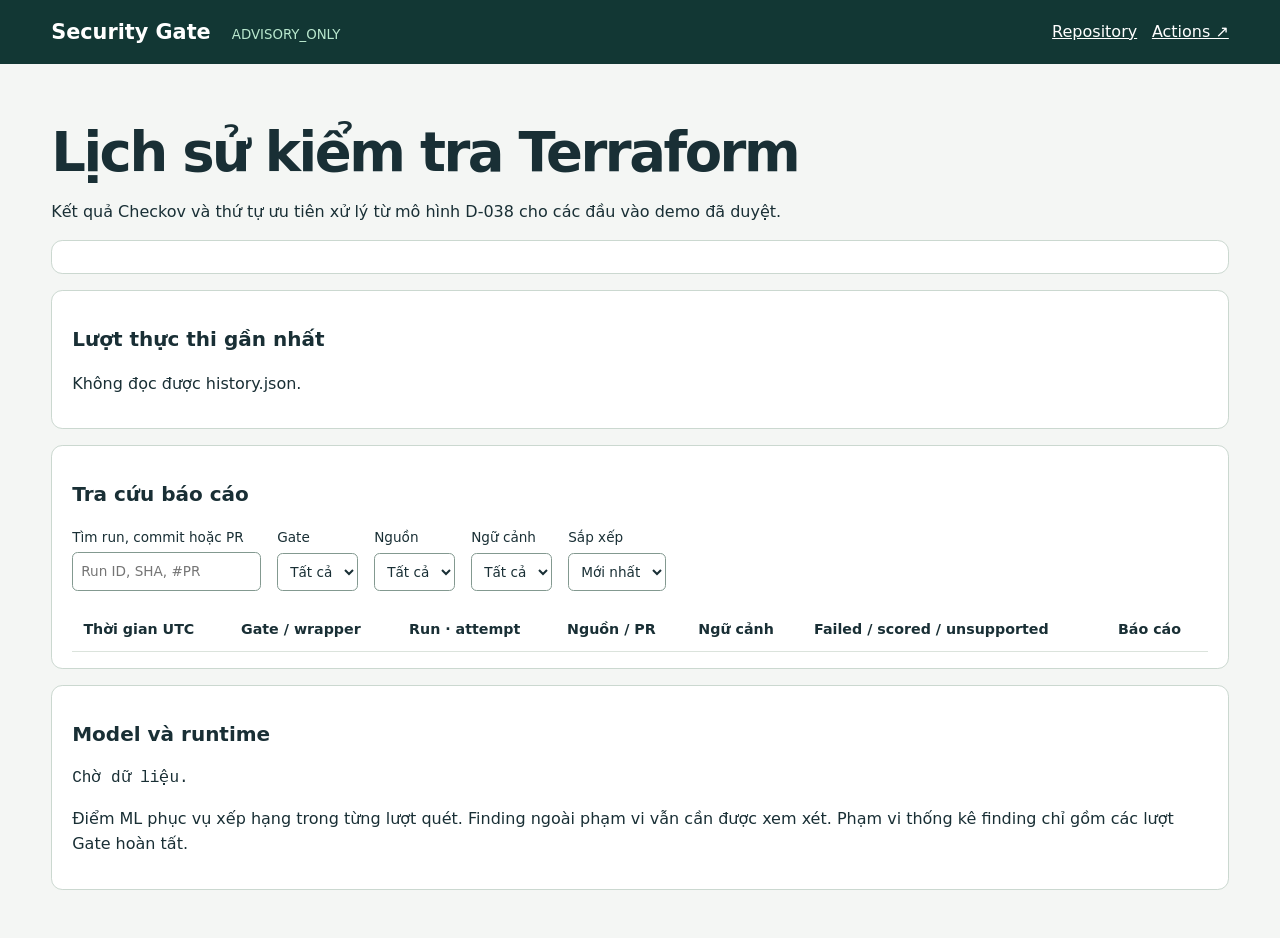
==== index.html @ b5f74f99 "Publish verified advisory history" ====
<!doctype html><html lang="vi"><head><meta charset="utf-8"><meta name="viewport" content="width=device-width,initial-scale=1"><meta http-equiv="Content-Security-Policy" content="default-src 'none'; script-src 'self'; style-src 'self'; connect-src 'self'; base-uri 'none'; form-action 'none'"><title>Security Gate · Lịch sử kiểm tra</title><link rel="stylesheet" href="assets/style.css"><script defer src="assets/app.js"></script></head><body><header><div><strong>Security Gate</strong> <small>ADVISORY_ONLY</small></div><nav><a href="https://github.com/phanquan277github/context-aware-iac-security-gate-ci">Repository</a> <a href="https://github.com/phanquan277github/context-aware-iac-security-gate-ci/actions">Actions ↗</a></nav></header><main><h1>Lịch sử kiểm tra Terraform</h1><p>Kết quả Checkov và thứ tự ưu tiên xử lý từ mô hình D-038 cho các đầu vào demo đã duyệt.</p><div id="stats"></div><section><h2>Lượt thực thi gần nhất</h2><p id="latest">Đang đọc lịch sử…</p><p id="coverage"></p></section><section><h2>Tra cứu báo cáo</h2><div class="filters"><label>Tìm run, commit hoặc PR<input id="search" type="search" placeholder="Run ID, SHA, #PR"></label><label>Gate<select id="status"><option value="">Tất cả</option></select></label><label>Nguồn<select id="trigger"><option value="">Tất cả</option></select></label><label>Ngữ cảnh<select id="ctx"><option value="">Tất cả</option></select></label><label>Sắp xếp<select id="sort"><option value="new">Mới nhất</option><option value="old">Cũ nhất</option></select></label></div><p id="matches" aria-live="polite"></p><div class="scroll"><table><thead><tr><th>Thời gian UTC</th><th>Gate / wrapper</th><th>Run · attempt</th><th>Nguồn / PR</th><th>Ngữ cảnh</th><th>Failed / scored / unsupported</th><th>Báo cáo</th></tr></thead><tbody id="rows"></tbody></table></div></section><section><h2>Model và runtime</h2><p id="model">Chờ dữ liệu.</p><p>Điểm ML phục vụ xếp hạng trong từng lượt quét. Finding ngoài phạm vi vẫn cần được xem xét. Phạm vi thống kê finding chỉ gồm các lượt Gate hoàn tất.</p></section></main></body></html>
---- assets/style.css ----
*{box-sizing:border-box}body{margin:0;background:#f4f6f4;color:#192f35;font:1rem/1.55 Inter,system-ui,sans-serif}header{background:#123734;color:white;padding:1rem max(4vw,1rem);display:flex;align-items:center;justify-content:space-between;gap:1rem}header strong{font-size:1.3rem}header small{margin-left:1rem;color:#b9e8ce}header a{color:white;margin-left:.6rem}main{max-width:84rem;margin:auto;padding:2rem 4vw}h1{font-size:clamp(2rem,5vw,3.4rem);letter-spacing:-.045em;line-height:1.1;margin:.5em 0 .3em}h2{font-size:1.25rem}section,#stats{background:white;border:1px solid #cbd8d0;border-radius:.7rem;padding:1rem 1.25rem;margin:1rem 0}#stats,.filters{display:flex;flex-wrap:wrap;gap:1rem}#stats div{flex:1;min-width:6rem}#stats strong{display:block;font-size:1.8rem}.filters label{font-size:.85rem;display:grid;gap:.25rem}input,select{font:inherit;color:inherit;padding:.5rem;background:white;border:1px solid #839990;border-radius:.35rem}.scroll{overflow-x:auto}table{width:100%;border-collapse:collapse;font-size:.89rem}th,td{text-align:left;padding:.7rem;border-bottom:1px solid #dbe3dc}a{color:#126355}.PASS{color:#14623e}.REVIEW{color:#835108}.ERROR{color:#aa3738}#model{overflow-wrap:anywhere;font-family:monospace}@media(max-width:40rem){header{flex-wrap:wrap}main{padding:1rem}section{padding:.85rem}.filters label{flex:1;min-width:8rem}}
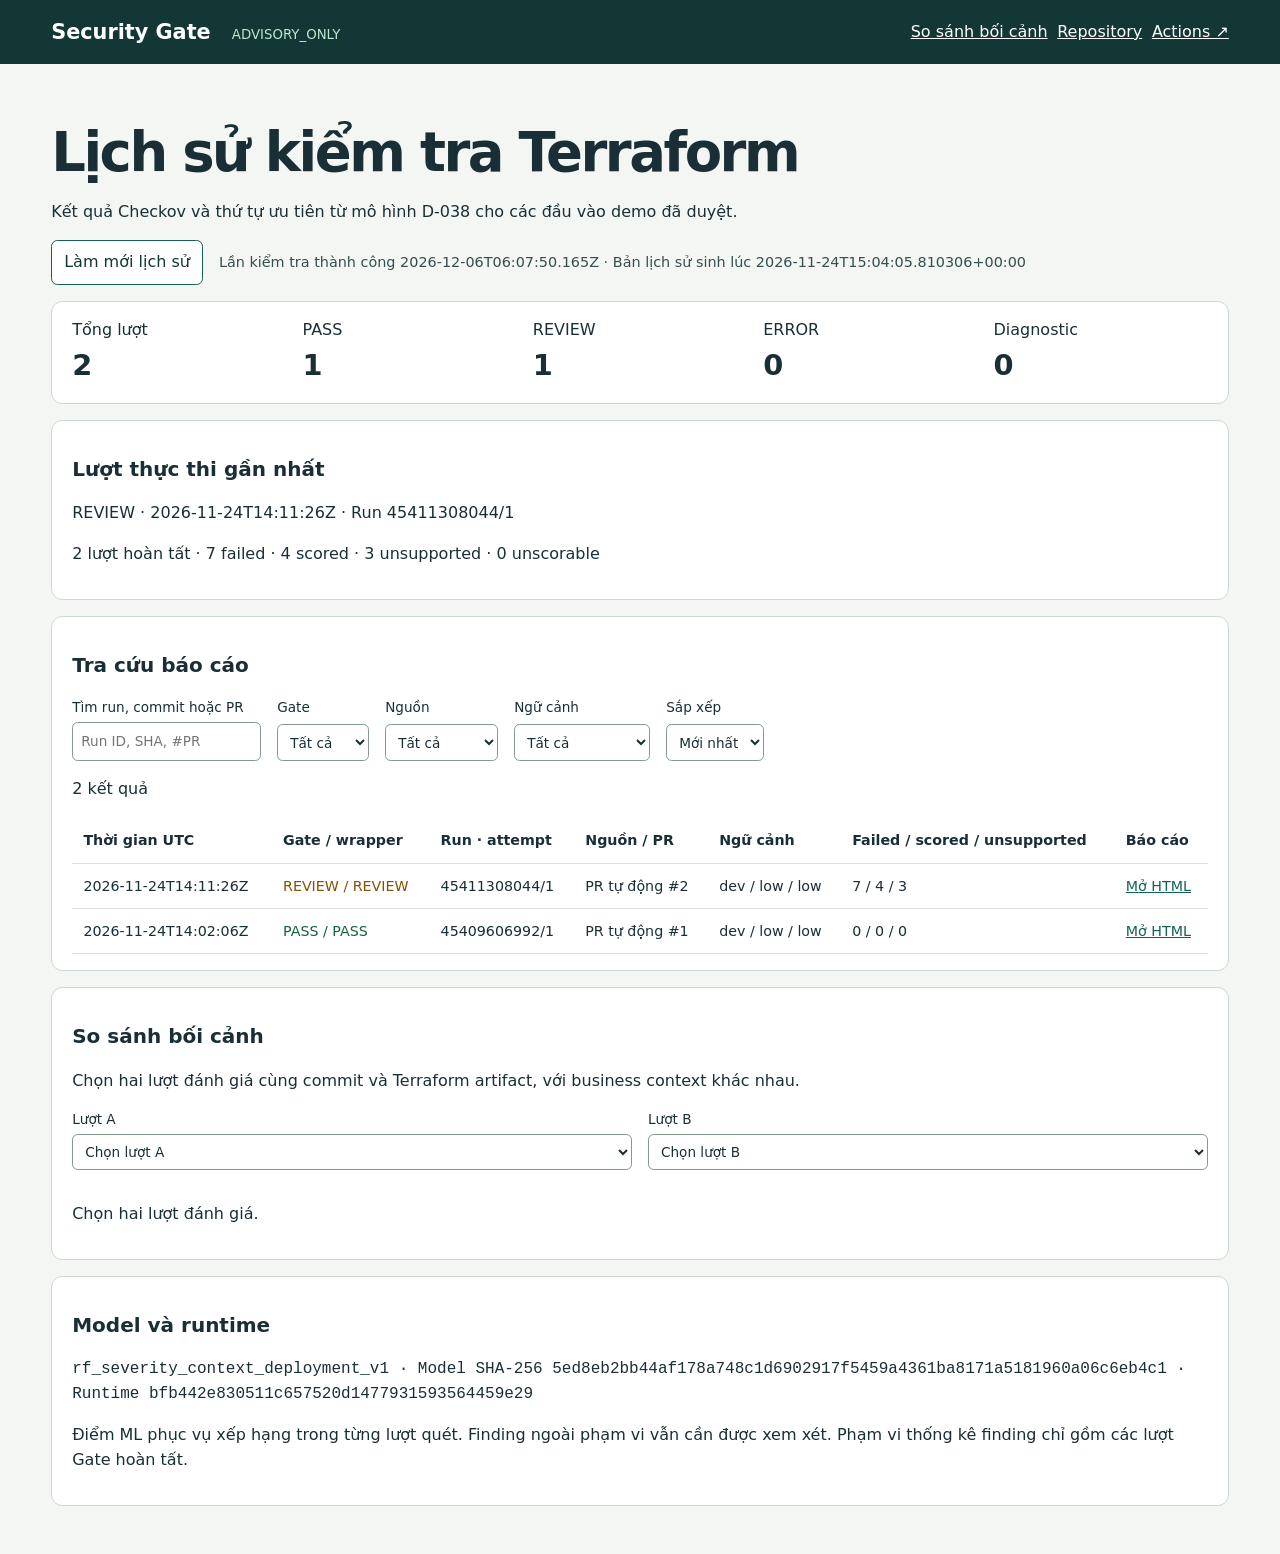
==== commit ad322850: "Publish verified advisory history" ====
--- a/index.html
+++ b/index.html
@@ -1 +1,67 @@
-<!doctype html><html lang="vi"><head><meta charset="utf-8"><meta name="viewport" content="width=device-width,initial-scale=1"><meta http-equiv="Content-Security-Policy" content="default-src 'none'; script-src 'self'; style-src 'self'; connect-src 'self'; base-uri 'none'; form-action 'none'"><title>Security Gate · Lịch sử kiểm tra</title><link rel="stylesheet" href="assets/style.css"><script defer src="assets/app.js"></script></head><body><header><div><strong>Security Gate</strong> <small>ADVISORY_ONLY</small></div><nav><a href="https://github.com/phanquan277github/context-aware-iac-security-gate-ci">Repository</a> <a href="https://github.com/phanquan277github/context-aware-iac-security-gate-ci/actions">Actions ↗</a></nav></header><main><h1>Lịch sử kiểm tra Terraform</h1><p>Kết quả Checkov và thứ tự ưu tiên xử lý từ mô hình D-038 cho các đầu vào demo đã duyệt.</p><div id="stats"></div><section><h2>Lượt thực thi gần nhất</h2><p id="latest">Đang đọc lịch sử…</p><p id="coverage"></p></section><section><h2>Tra cứu báo cáo</h2><div class="filters"><label>Tìm run, commit hoặc PR<input id="search" type="search" placeholder="Run ID, SHA, #PR"></label><label>Gate<select id="status"><option value="">Tất cả</option></select></label><label>Nguồn<select id="trigger"><option value="">Tất cả</option></select></label><label>Ngữ cảnh<select id="ctx"><option value="">Tất cả</option></select></label><label>Sắp xếp<select id="sort"><option value="new">Mới nhất</option><option value="old">Cũ nhất</option></select></label></div><p id="matches" aria-live="polite"></p><div class="scroll"><table><thead><tr><th>Thời gian UTC</th><th>Gate / wrapper</th><th>Run · attempt</th><th>Nguồn / PR</th><th>Ngữ cảnh</th><th>Failed / scored / unsupported</th><th>Báo cáo</th></tr></thead><tbody id="rows"></tbody></table></div></section><section><h2>Model và runtime</h2><p id="model">Chờ dữ liệu.</p><p>Điểm ML phục vụ xếp hạng trong từng lượt quét. Finding ngoài phạm vi vẫn cần được xem xét. Phạm vi thống kê finding chỉ gồm các lượt Gate hoàn tất.</p></section></main></body></html>
+<!doctype html>
+<html lang="vi">
+<head>
+  <meta charset="utf-8">
+  <meta name="viewport" content="width=device-width,initial-scale=1">
+  <meta http-equiv="Content-Security-Policy" content="default-src 'none'; script-src 'self'; style-src 'self'; connect-src 'self'; base-uri 'none'; form-action 'none'">
+  <title>Security Gate · Lịch sử kiểm tra</title>
+  <link rel="stylesheet" href="assets/style.d3727264df2d84403c4c84c1628beb63c42c90fe7f9d93429b252e432046838c.css">
+  <script defer src="assets/comparison.788efe73311517550c95d860b71221f4af7ca6e37a4c1f5910d7337223d30cb8.js"></script>
+  <script defer src="assets/app.ee678554e03342df16d3bfdd726fcebff63d4e5d366d5d83b260d2527dd022c4.js"></script>
+</head>
+<body>
+  <header>
+    <div><strong>Security Gate</strong> <small>ADVISORY_ONLY</small></div>
+    <nav>
+      <a href="#comparison">So sánh bối cảnh</a>
+      <a href="https://github.com/phanquan277github/context-aware-iac-security-gate-ci">Repository</a>
+      <a href="https://github.com/phanquan277github/context-aware-iac-security-gate-ci/actions">Actions ↗</a>
+    </nav>
+  </header>
+  <main>
+    <h1>Lịch sử kiểm tra Terraform</h1>
+    <p>Kết quả Checkov và thứ tự ưu tiên từ mô hình D-038 cho các đầu vào demo đã duyệt.</p>
+    <div class="refresh">
+      <button id="refresh" type="button">Làm mới lịch sử</button>
+      <div id="freshness" aria-live="polite">Đang đọc lịch sử…</div>
+    </div>
+    <div id="stats"></div>
+    <section>
+      <h2>Lượt thực thi gần nhất</h2>
+      <p id="latest"></p>
+      <p id="coverage"></p>
+    </section>
+    <section>
+      <h2>Tra cứu báo cáo</h2>
+      <div class="filters">
+        <label>Tìm run, commit hoặc PR<input id="search" type="search" placeholder="Run ID, SHA, #PR"></label>
+        <label>Gate<select id="status"><option value="">Tất cả</option></select></label>
+        <label>Nguồn<select id="trigger"><option value="">Tất cả</option></select></label>
+        <label>Ngữ cảnh<select id="ctx"><option value="">Tất cả</option></select></label>
+        <label>Sắp xếp<select id="sort"><option value="new">Mới nhất</option><option value="old">Cũ nhất</option></select></label>
+      </div>
+      <p id="matches" aria-live="polite"></p>
+      <div class="scroll">
+        <table><thead><tr><th>Thời gian UTC</th><th>Gate / wrapper</th><th>Run · attempt</th><th>Nguồn / PR</th><th>Ngữ cảnh</th><th>Failed / scored / unsupported</th><th>Báo cáo</th></tr></thead>
+        <tbody id="rows"></tbody></table>
+      </div>
+    </section>
+    <section id="comparison">
+      <h2>So sánh bối cảnh</h2>
+      <p>Chọn hai lượt đánh giá cùng commit và Terraform artifact, với business context khác nhau.</p>
+      <div class="filters">
+        <label>Lượt A<select id="run-a"><option value="">Chọn lượt A</option></select></label>
+        <label>Lượt B<select id="run-b"><option value="">Chọn lượt B</option></select></label>
+      </div>
+      <div id="pair-details" class="pair"></div>
+      <p id="comparison-status" aria-live="polite">Chọn hai lượt đánh giá.</p>
+      <div id="comparison-result"></div>
+    </section>
+    <section>
+      <h2>Model và runtime</h2>
+      <p id="model"></p>
+      <p>Điểm ML phục vụ xếp hạng trong từng lượt quét. Finding ngoài phạm vi vẫn cần được xem xét. Phạm vi thống kê finding chỉ gồm các lượt Gate hoàn tất.</p>
+    </section>
+  </main>
+</body>
+</html>
--- a/assets/style.d3727264df2d84403c4c84c1628beb63c42c90fe7f9d93429b252e432046838c.css
+++ b/assets/style.d3727264df2d84403c4c84c1628beb63c42c90fe7f9d93429b252e432046838c.css
@@ -0,0 +1,20 @@
+*{box-sizing:border-box}body{margin:0;background:#f4f6f4;color:#192f35;font:1rem/1.55 Inter,system-ui,sans-serif}header{background:#123734;color:white;padding:1rem max(4vw,1rem);display:flex;align-items:center;justify-content:space-between;gap:1rem}header strong{font-size:1.3rem}header small{margin-left:1rem;color:#b9e8ce}header a{color:white;margin-left:.6rem}main{max-width:84rem;margin:auto;padding:2rem 4vw}h1{font-size:clamp(2rem,5vw,3.4rem);letter-spacing:-.045em;line-height:1.1;margin:.5em 0 .3em}h2{font-size:1.25rem}section,#stats{background:white;border:1px solid #cbd8d0;border-radius:.7rem;padding:1rem 1.25rem;margin:1rem 0}#stats,.filters{display:flex;flex-wrap:wrap;gap:1rem}#stats div{flex:1;min-width:6rem}#stats strong{display:block;font-size:1.8rem}.filters label{font-size:.85rem;display:grid;gap:.25rem}input,select{font:inherit;color:inherit;padding:.5rem;background:white;border:1px solid #839990;border-radius:.35rem}.scroll{overflow-x:auto}table{width:100%;border-collapse:collapse;font-size:.89rem}th,td{text-align:left;padding:.7rem;border-bottom:1px solid #dbe3dc}a{color:#126355}.PASS{color:#14623e}.REVIEW{color:#835108}.ERROR{color:#aa3738}#model{overflow-wrap:anywhere;font-family:monospace}@media(max-width:40rem){header{flex-wrap:wrap}main{padding:1rem}section{padding:.85rem}.filters label{flex:1;min-width:8rem}}
+
+.refresh{display:flex;align-items:center;flex-wrap:wrap;gap:.6rem 1rem;margin:1rem 0}
+button{padding:.55rem .75rem;border:1px solid #126355;border-radius:.4rem;color:#123734;background:white;font:inherit;cursor:pointer}
+button:disabled{opacity:.55;cursor:wait}
+#freshness{font-size:.9rem;color:#334f50}
+nav{display:flex;flex-wrap:wrap}
+.pair{display:grid;grid-template-columns:repeat(auto-fit,minmax(min(22rem,100%),1fr));gap:1rem;margin-top:1rem}
+.pair>div{border:1px solid #cbd8d0;padding:.85rem;border-radius:.4rem;min-width:0}
+.pair h3{margin:.2rem 0}
+.pair dl{display:grid;gap:.3rem .6rem;grid-template-columns:minmax(7rem,40%) 1fr;font-size:.88rem}
+.pair dd{margin:0;overflow-wrap:anywhere;font-variant-numeric:tabular-nums}
+.pair dt{color:#354f4d}
+#comparison td:nth-child(2){min-width:12.5rem}
+#comparison meter{display:block;width:100%;height:.55rem}
+.filters select{max-width:100%}
+
+.filters label{grid-template-columns:minmax(0,1fr)}
+.filters select,.filters input{width:100%;min-width:0}
+#comparison .filters label{flex:1 1 18rem;min-width:0}
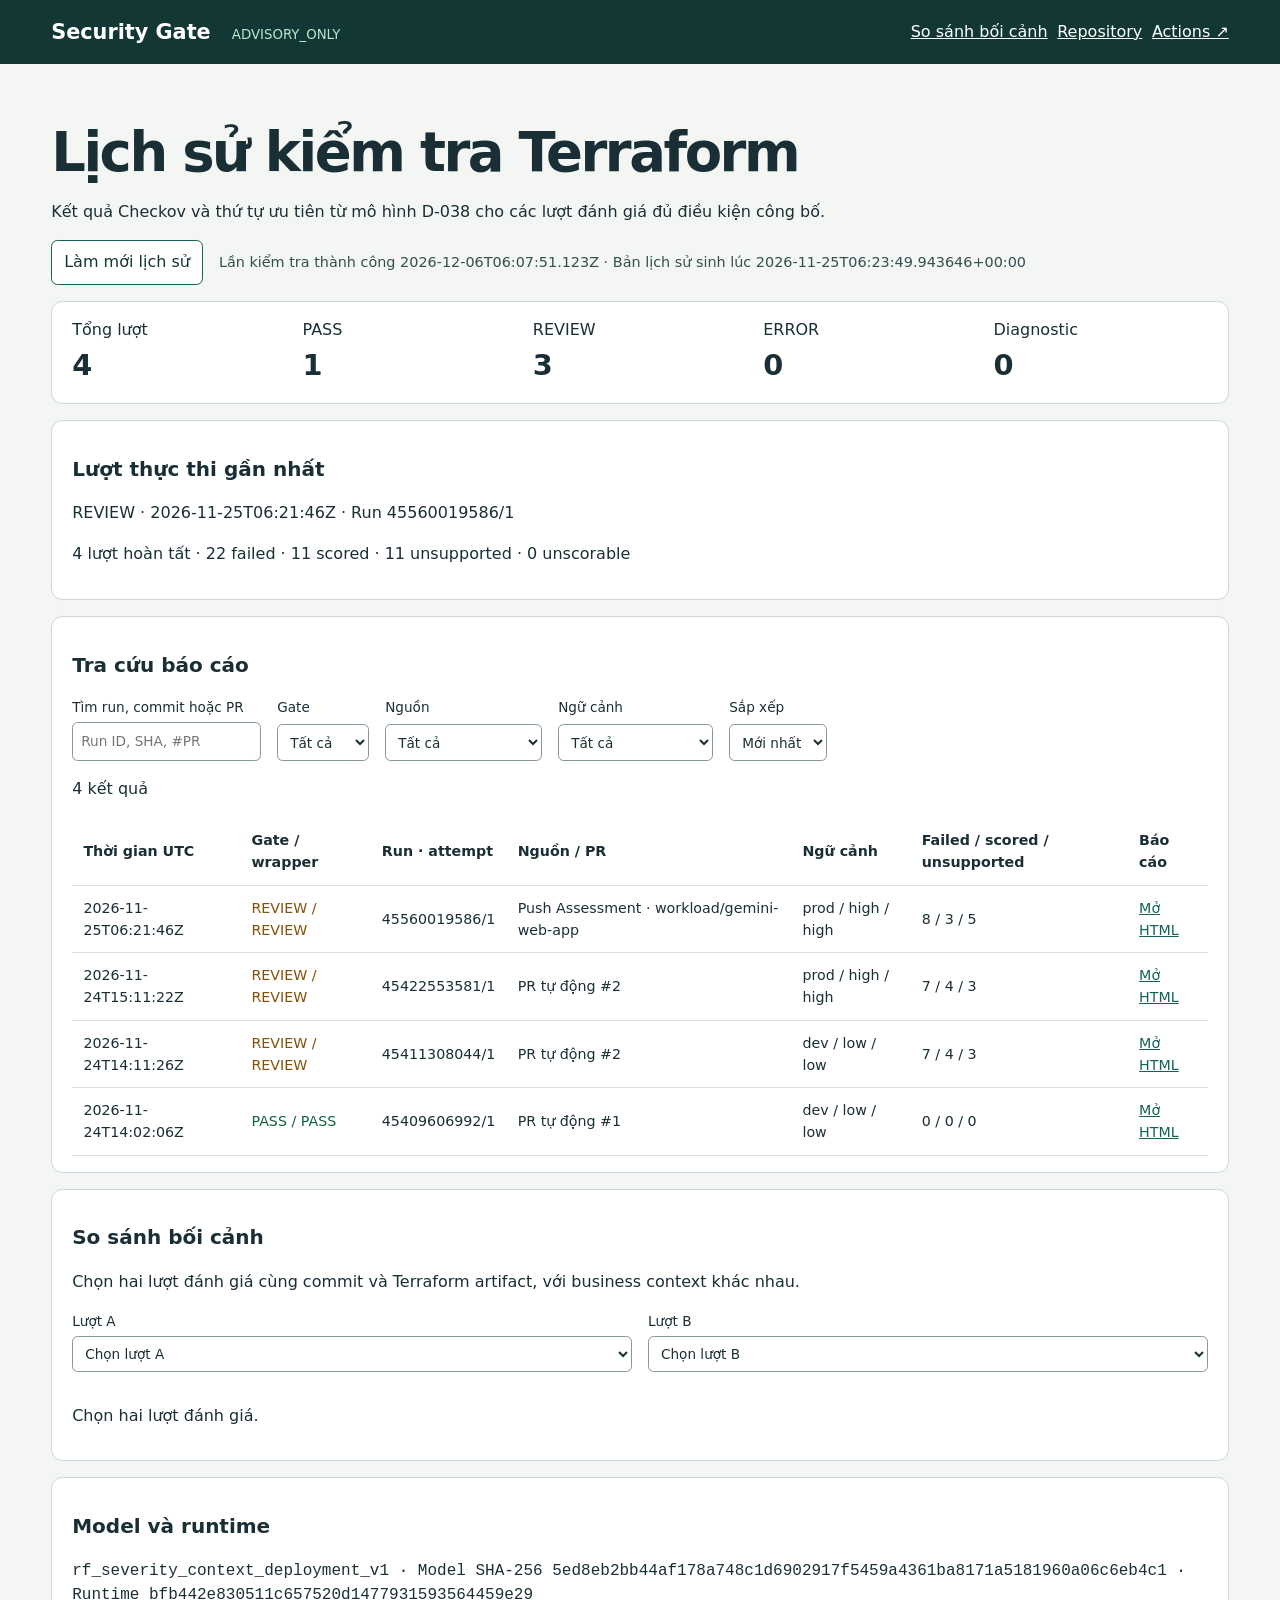
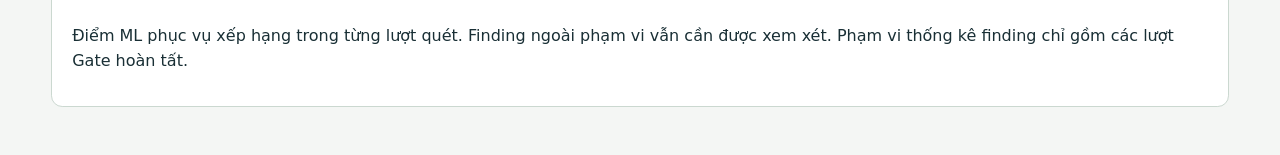
==== commit 4dbb4632: "Publish verified advisory history" ====
--- a/index.html
+++ b/index.html
@@ -6,8 +6,8 @@
   <meta http-equiv="Content-Security-Policy" content="default-src 'none'; script-src 'self'; style-src 'self'; connect-src 'self'; base-uri 'none'; form-action 'none'">
   <title>Security Gate · Lịch sử kiểm tra</title>
   <link rel="stylesheet" href="assets/style.d3727264df2d84403c4c84c1628beb63c42c90fe7f9d93429b252e432046838c.css">
-  <script defer src="assets/comparison.788efe73311517550c95d860b71221f4af7ca6e37a4c1f5910d7337223d30cb8.js"></script>
-  <script defer src="assets/app.ee678554e03342df16d3bfdd726fcebff63d4e5d366d5d83b260d2527dd022c4.js"></script>
+  <script defer src="assets/comparison.68758dae992cd39ecba816f74aabb9ff06772f6def914de54f213db29bcc17d9.js"></script>
+  <script defer src="assets/app.bfa6d7232902147b65af12a881e2353c9192cc25383c37d42020159e82271779.js"></script>
 </head>
 <body>
   <header>
@@ -20,7 +20,7 @@
   </header>
   <main>
     <h1>Lịch sử kiểm tra Terraform</h1>
-    <p>Kết quả Checkov và thứ tự ưu tiên từ mô hình D-038 cho các đầu vào demo đã duyệt.</p>
+    <p>Kết quả Checkov và thứ tự ưu tiên từ mô hình D-038 cho các lượt đánh giá đủ điều kiện công bố.</p>
     <div class="refresh">
       <button id="refresh" type="button">Làm mới lịch sử</button>
       <div id="freshness" aria-live="polite">Đang đọc lịch sử…</div>
